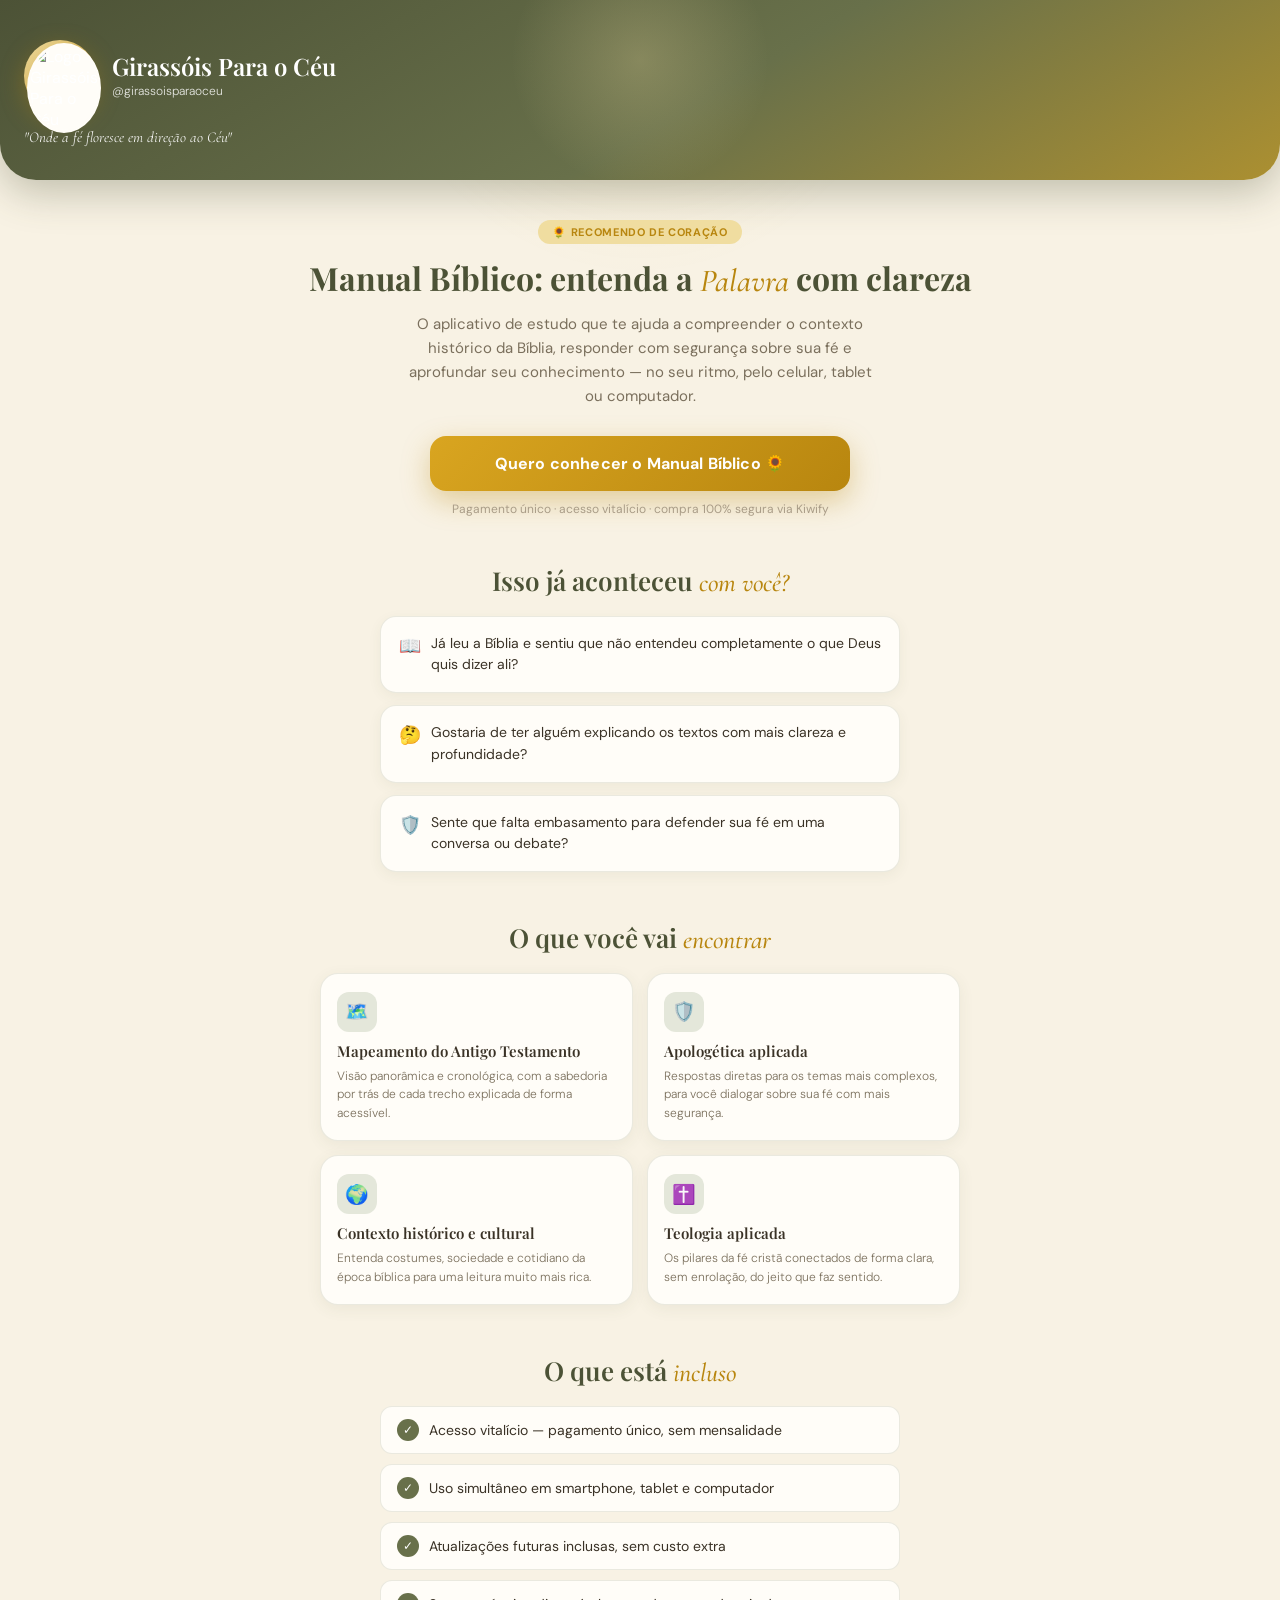
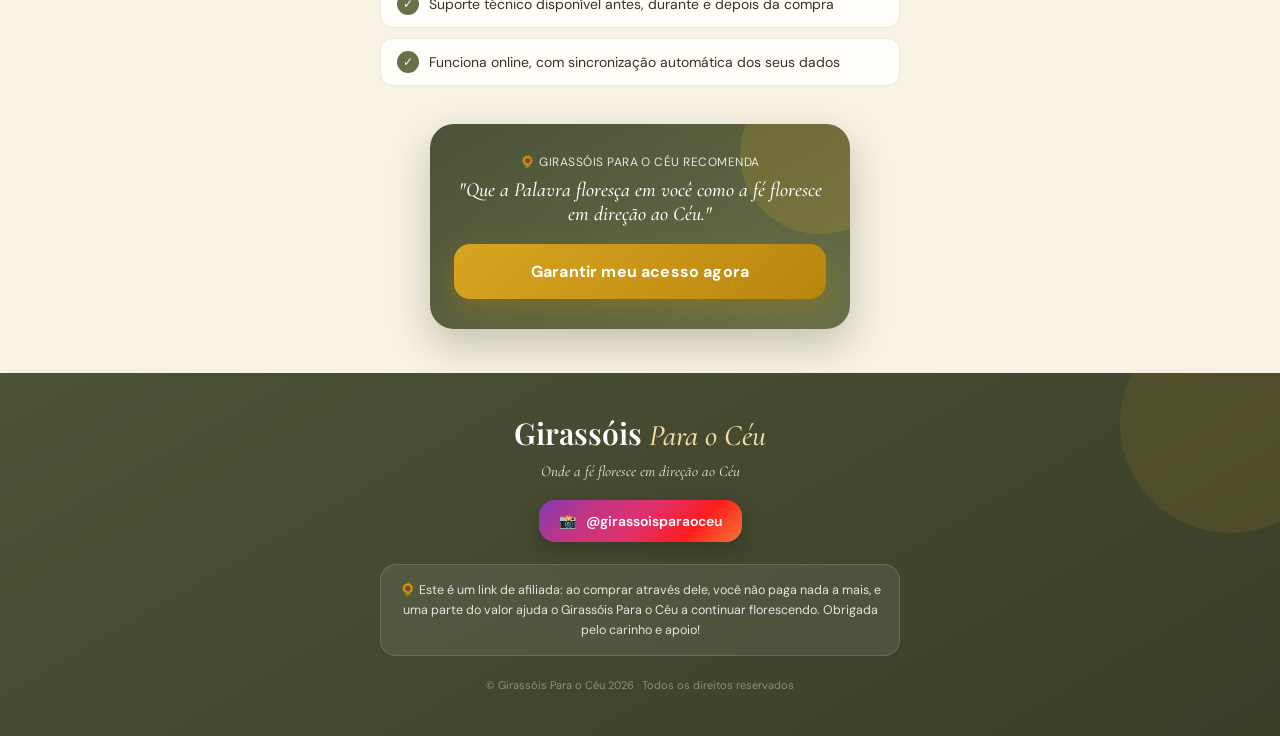
==== index.html @ 4e2b8ec5 "Create index.html" ====
<!DOCTYPE html>
<html lang="pt-BR">

<head>
  <meta charset="UTF-8" />
  <meta name="viewport" content="width=device-width, initial-scale=1.0" />
  <title>Manual Bíblico | Girassóis Para o Céu</title>

  <link rel="preconnect" href="https://fonts.googleapis.com">
  <link href="https://fonts.googleapis.com/css2?family=Playfair+Display:ital,wght@0,400;0,500;0,600;0,700;1,500&family=Cormorant+Garamond:ital,wght@0,300;0,400;0,600;1,400;1,500&family=DM+Sans:wght@300;400;500;600;700&display=swap" rel="stylesheet">

  <style>
    :root {
      --girassol:      #D9A520;
      --girassol-deep: #B8860F;
      --girassol-pale: #F0DDA0;
      --verde:         #68704A;
      --verde-deep:    #4C5236;
      --verde-pale:    #E4E7DA;
      --terra:         #745A42;
      --dourado:       #C5A35A;
      --creme:         #F8F2E4;
      --altar:         #FFFDF8;

      --card-bg:   var(--altar);
      --text-dark: #3A3226;
      --text-mid:  #7A6F5C;
      --text-light:#A99C87;
      --border:    rgba(104,112,74,0.14);
    }

    *, *::before, *::after { margin:0; padding:0; box-sizing:border-box; }
    html { scroll-behavior: smooth; }

    body {
      background: var(--creme);
      color: var(--text-dark);
      font-family: 'DM Sans', sans-serif;
      overflow-x: hidden;
    }

    body::before {
      content:'';
      position: fixed; top:-140px; left:50%; transform: translateX(-50%);
      width:640px; height:420px;
      background: radial-gradient(ellipse at top, rgba(217,165,32,0.14) 0%, transparent 70%);
      pointer-events:none; z-index:0;
    }

    /* ─── HERO / PERFIL ─── */
    .hero {
      position: relative; overflow: hidden;
      padding: 40px 24px 34px;
      background: linear-gradient(150deg, var(--verde-deep) 0%, var(--verde) 55%, var(--girassol) 130%);
      border-bottom-left-radius: 36px; border-bottom-right-radius: 36px;
      box-shadow: 0 12px 40px rgba(76,82,54,0.32);
      color: white;
    }
    .hero-ray {
      position:absolute; top:-70px; left:50%; transform:translateX(-50%);
      width:260px; height:260px; border-radius:50%;
      background: radial-gradient(circle, rgba(240,221,160,0.25) 0%, transparent 70%);
      pointer-events:none;
    }
    .perfil { display:flex; align-items:center; gap:16px; position:relative; z-index:1; }
    .avatar-ring {
      width:72px; height:72px; border-radius:50%; padding:3px;
      background: linear-gradient(135deg, var(--girassol-pale), var(--girassol-deep));
      flex-shrink:0; box-shadow: 0 8px 24px rgba(184,134,15,0.4);
    }
    .avatar-ring img { width:100%; height:100%; border-radius:50%; object-fit:cover; border:3px solid var(--altar); background:var(--altar); }
    .perfil-info h1 { font-family:'Playfair Display', serif; font-size:24px; font-weight:600; line-height:1.1; }
    .perfil-info .handle { margin-top:4px; font-size:12px; opacity:.85; font-weight:300; }
    .bio-tag {
      margin-top:16px; font-family:'Cormorant Garamond', serif; font-style:italic;
      font-size:15px; opacity:.92; position:relative; z-index:1;
    }

    /* ─── PRODUTO HERO ─── */
    .product-hero {
      padding: 40px 24px 8px; text-align:center; position:relative; z-index:1;
    }
    .eyebrow {
      display:inline-flex; align-items:center; gap:6px;
      background: var(--girassol-pale); color: var(--girassol-deep);
      padding: 5px 14px; border-radius: 999px; font-size:11px; font-weight:700;
      letter-spacing: 0.06em; text-transform:uppercase;
    }
    .product-hero h2 {
      margin-top:16px; font-family:'Playfair Display', serif; font-weight:700;
      font-size:32px; line-height:1.15; color: var(--verde-deep);
    }
    .product-hero h2 em { font-family:'Cormorant Garamond', serif; font-style:italic; font-weight:500; color: var(--girassol-deep); }
    .product-hero p.sub {
      margin-top:12px; font-size:15px; color: var(--text-mid); line-height:1.6;
      max-width: 480px; margin-left:auto; margin-right:auto;
    }

    .cta-wrap { padding: 20px 24px 6px; text-align:center; }
    .cta-btn {
      display:inline-block; width:100%; max-width: 420px;
      background: linear-gradient(135deg, var(--girassol), var(--girassol-deep));
      color:white; text-decoration:none; font-weight:700; font-size:16px;
      padding: 17px 24px; border-radius:16px; letter-spacing:0.01em;
      box-shadow: 0 10px 28px rgba(184,134,15,0.35);
      transition: transform .18s, box-shadow .18s;
    }
    .cta-btn:hover { transform: translateY(-2px); box-shadow: 0 14px 34px rgba(184,134,15,0.42); }
    .cta-note { margin-top:10px; font-size:12px; color: var(--text-light); }

    /* ─── PERGUNTAS QUE O PRODUTO RESPONDE ─── */
    .section { padding: 40px 24px 8px; }
    .section-title {
      font-family:'Playfair Display', serif; font-size:26px; font-weight:600;
      color: var(--verde-deep); text-align:center; margin-bottom: 18px;
    }
    .section-title em { font-family:'Cormorant Garamond', serif; font-style:italic; font-weight:500; color: var(--girassol-deep); }

    .questions {
      display:flex; flex-direction:column; gap:12px; max-width:520px; margin:0 auto;
    }
    .question-card {
      background: var(--card-bg); border:1px solid var(--border); border-radius:16px;
      padding:16px 18px; font-size:14px; line-height:1.55; color: var(--text-dark);
      box-shadow: 0 4px 14px rgba(76,82,54,0.06);
      display:flex; gap:10px; align-items:flex-start;
    }
    .question-card .q-icon { font-size:18px; flex-shrink:0; }

    /* ─── FEATURES / CONTEÚDO ─── */
    .features {
      display:grid; grid-template-columns: repeat(2, 1fr); gap:14px;
      max-width: 640px; margin: 0 auto;
    }
    .feature-card {
      background: var(--card-bg); border:1px solid var(--border); border-radius:18px;
      padding:18px 16px; box-shadow: 0 4px 16px rgba(76,82,54,0.07);
    }
    .feature-card .f-icon {
      width:40px; height:40px; border-radius:12px; display:flex; align-items:center;
      justify-content:center; font-size:19px; margin-bottom:10px;
      background: var(--verde-pale);
    }
    .feature-card h3 {
      font-family:'Playfair Display', serif; font-size:15px; font-weight:600;
      color: var(--text-dark); margin-bottom:6px; line-height:1.25;
    }
    .feature-card p { font-size:12px; color: var(--text-mid); line-height:1.55; font-weight:300; }

    /* ─── INCLUSO ─── */
    .includes {
      max-width:520px; margin:0 auto; display:flex; flex-direction:column; gap:10px;
    }
    .include-item {
      display:flex; align-items:center; gap:10px; font-size:14px; color: var(--text-dark);
      background: var(--card-bg); border:1px solid var(--border); border-radius:12px; padding:12px 16px;
    }
    .include-item .check {
      color:white; background: var(--verde); width:22px; height:22px; border-radius:50%;
      display:flex; align-items:center; justify-content:center; font-size:12px; flex-shrink:0;
    }

    /* ─── PREÇO / CTA FINAL ─── */
    .price-box {
      max-width: 420px; margin: 30px auto 0; text-align:center;
      background: linear-gradient(150deg, var(--verde-deep), var(--verde));
      border-radius: 24px; padding: 30px 24px; color:white;
      box-shadow: 0 16px 40px rgba(76,82,54,0.3); position:relative; overflow:hidden;
    }
    .price-box::before {
      content:''; position:absolute; top:-50px; right:-50px; width:160px; height:160px;
      border-radius:50%; background: rgba(217,165,32,0.18);
    }
    .price-box .p-eyebrow { font-size:12px; opacity:.85; letter-spacing:0.04em; position:relative; }
    .price-box h3 {
      font-family:'Cormorant Garamond', serif; font-style:italic; font-weight:500;
      font-size:20px; margin-top:8px; position:relative;
    }
    .price-box .cta-btn { margin-top:18px; position:relative; }

    /* ─── FOOTER ─── */
    footer {
      margin-top: 44px;
      background: linear-gradient(150deg, var(--verde-deep) 0%, #3A3E28 100%);
      color: white; padding: 40px 24px 44px; text-align:center; position:relative; overflow:hidden;
    }
    footer::before {
      content:''; position:absolute; top:-60px; right:-60px; width:220px; height:220px;
      border-radius:50%; background: rgba(217,165,32,0.10);
    }
    footer h2 { font-family:'Playfair Display', serif; font-size:30px; font-weight:600; position:relative; }
    footer h2 em { font-family:'Cormorant Garamond', serif; font-style:italic; font-weight:500; color: var(--girassol-pale); }
    footer .footer-tagline { margin-top:8px; font-family:'Cormorant Garamond', serif; font-style:italic; font-size:15px; opacity:.88; position:relative; }

    .instagram-btn {
      margin-top:20px; display:inline-flex; align-items:center; gap:10px;
      background: linear-gradient(135deg, #833AB4, #C13584, #E1306C, #FD1D1D, #F77737);
      padding:12px 20px; border-radius:16px; text-decoration:none; color:white;
      font-weight:600; font-size:14px; box-shadow: 0 8px 22px rgba(0,0,0,0.2);
    }

    .affiliate-note {
      margin-top:22px; background: rgba(255,253,248,0.08); border:1px solid rgba(255,253,248,0.14);
      padding:15px 18px; border-radius:16px; font-size:12.5px; line-height:1.6;
      color: rgba(255,253,248,0.85); position:relative; max-width:520px; margin-left:auto; margin-right:auto;
    }
    .copyright { margin-top:22px; font-size:11px; color: rgba(255,253,248,0.4); position:relative; }

    @media (max-width: 380px) {
      .features { grid-template-columns: 1fr; }
    }
  </style>
</head>

<body>

  <!-- ── HERO / PERFIL ── -->
  <section class="hero">
    <div class="hero-ray"></div>
    <div class="perfil">
      <div class="avatar-ring">
        <img src="logo-girassois.png" alt="Logo Girassóis Para o Céu">
      </div>
      <div class="perfil-info">
        <h1>Girassóis Para o Céu</h1>
        <div class="handle">@girassoisparaoceu</div>
      </div>
    </div>
    <div class="bio-tag">"Onde a fé floresce em direção ao Céu"</div>
  </section>

  <!-- ── PRODUTO HERO ── -->
  <div class="product-hero">
    <span class="eyebrow">🌻 Recomendo de coração</span>
    <h2>Manual Bíblico: entenda a <em>Palavra</em> com clareza</h2>
    <p class="sub">
      O aplicativo de estudo que te ajuda a compreender o contexto histórico da Bíblia,
      responder com segurança sobre sua fé e aprofundar seu conhecimento — no seu ritmo,
      pelo celular, tablet ou computador.
    </p>
  </div>

  <div class="cta-wrap">
    <a class="cta-btn" href="https://pay.kiwify.com.br/bBAoBrp?afid=KrnJhJnk" target="_blank">Quero conhecer o Manual Bíblico 🌻</a>
    <div class="cta-note">Pagamento único · acesso vitalício · compra 100% segura via Kiwify</div>
  </div>

  <!-- ── PERGUNTAS ── -->
  <div class="section">
    <div class="section-title">Isso já aconteceu <em>com você?</em></div>
    <div class="questions">
      <div class="question-card"><span class="q-icon">📖</span> Já leu a Bíblia e sentiu que não entendeu completamente o que Deus quis dizer ali?</div>
      <div class="question-card"><span class="q-icon">🤔</span> Gostaria de ter alguém explicando os textos com mais clareza e profundidade?</div>
      <div class="question-card"><span class="q-icon">🛡️</span> Sente que falta embasamento para defender sua fé em uma conversa ou debate?</div>
    </div>
  </div>

  <!-- ── O QUE O APP ENTREGA ── -->
  <div class="section">
    <div class="section-title">O que você vai <em>encontrar</em></div>
    <div class="features">
      <div class="feature-card">
        <div class="f-icon">🗺️</div>
        <h3>Mapeamento do Antigo Testamento</h3>
        <p>Visão panorâmica e cronológica, com a sabedoria por trás de cada trecho explicada de forma acessível.</p>
      </div>
      <div class="feature-card">
        <div class="f-icon">🛡️</div>
        <h3>Apologética aplicada</h3>
        <p>Respostas diretas para os temas mais complexos, para você dialogar sobre sua fé com mais segurança.</p>
      </div>
      <div class="feature-card">
        <div class="f-icon">🌍</div>
        <h3>Contexto histórico e cultural</h3>
        <p>Entenda costumes, sociedade e cotidiano da época bíblica para uma leitura muito mais rica.</p>
      </div>
      <div class="feature-card">
        <div class="f-icon">✝️</div>
        <h3>Teologia aplicada</h3>
        <p>Os pilares da fé cristã conectados de forma clara, sem enrolação, do jeito que faz sentido.</p>
      </div>
    </div>
  </div>

  <!-- ── O QUE ESTÁ INCLUSO ── -->
  <div class="section">
    <div class="section-title">O que está <em>incluso</em></div>
    <div class="includes">
      <div class="include-item"><span class="check">✓</span> Acesso vitalício — pagamento único, sem mensalidade</div>
      <div class="include-item"><span class="check">✓</span> Uso simultâneo em smartphone, tablet e computador</div>
      <div class="include-item"><span class="check">✓</span> Atualizações futuras inclusas, sem custo extra</div>
      <div class="include-item"><span class="check">✓</span> Suporte técnico disponível antes, durante e depois da compra</div>
      <div class="include-item"><span class="check">✓</span> Funciona online, com sincronização automática dos seus dados</div>
    </div>
  </div>

  <!-- ── PREÇO / CTA FINAL ── -->
  <div class="price-box">
    <div class="p-eyebrow">🌻 GIRASSÓIS PARA O CÉU RECOMENDA</div>
    <h3>"Que a Palavra floresça em você como a fé floresce em direção ao Céu."</h3>
    <a class="cta-btn" href="https://pay.kiwify.com.br/bBAoBrp?afid=KrnJhJnk" target="_blank">Garantir meu acesso agora</a>
  </div>

  <!-- ── FOOTER ── -->
  <footer>
    <h2>Girassóis <em>Para o Céu</em></h2>
    <p class="footer-tagline">Onde a fé floresce em direção ao Céu</p>

    <a class="instagram-btn" href="https://instagram.com/girassoisparaoceu" target="_blank">
      <span>📸</span> @girassoisparaoceu
    </a>

    <div class="affiliate-note">
      🌻 Este é um link de afiliada: ao comprar através dele, você não paga nada a mais,
      e uma parte do valor ajuda o Girassóis Para o Céu a continuar florescendo.
      Obrigada pelo carinho e apoio!
    </div>

    <div class="copyright">© Girassóis Para o Céu 2026 · Todos os direitos reservados</div>
  </footer>

</body>
</html>
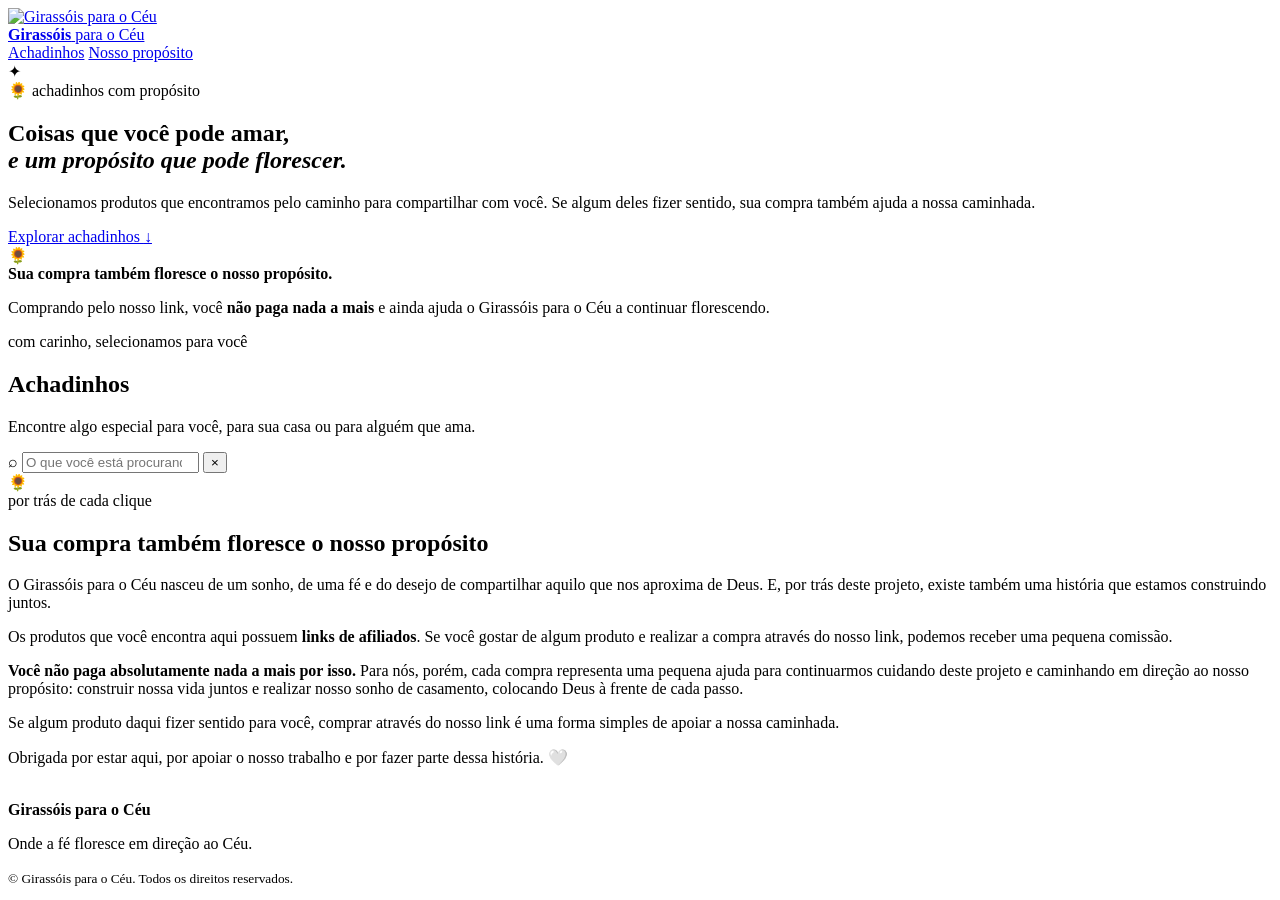
==== commit 7c921b1e: "Update index.html" ====
--- a/index.html
+++ b/index.html
@@ -1,323 +1,138 @@
 <!DOCTYPE html>
 <html lang="pt-BR">
-
 <head>
-  <meta charset="UTF-8" />
-  <meta name="viewport" content="width=device-width, initial-scale=1.0" />
-  <title>Manual Bíblico | Girassóis Para o Céu</title>
+  <meta charset="UTF-8">
+  <meta name="viewport" content="width=device-width, initial-scale=1.0">
+  <meta name="description" content="Achadinhos do Girassóis para o Céu — produtos que florescem com propósito.">
+  <title>Girassóis para o Céu | Achadinhos</title>
 
   <link rel="preconnect" href="https://fonts.googleapis.com">
-  <link href="https://fonts.googleapis.com/css2?family=Playfair+Display:ital,wght@0,400;0,500;0,600;0,700;1,500&family=Cormorant+Garamond:ital,wght@0,300;0,400;0,600;1,400;1,500&family=DM+Sans:wght@300;400;500;600;700&display=swap" rel="stylesheet">
+  <link rel="preconnect" href="https://fonts.gstatic.com" crossorigin>
+  <link href="https://fonts.googleapis.com/css2?family=Cormorant+Garamond:wght@400;500;600;700&family=DM+Sans:wght@400;500;600;700&family=Playfair+Display:wght@500;600;700&display=swap" rel="stylesheet">
 
-  <style>
-    :root {
-      --girassol:      #D9A520;
-      --girassol-deep: #B8860F;
-      --girassol-pale: #F0DDA0;
-      --verde:         #68704A;
-      --verde-deep:    #4C5236;
-      --verde-pale:    #E4E7DA;
-      --terra:         #745A42;
-      --dourado:       #C5A35A;
-      --creme:         #F8F2E4;
-      --altar:         #FFFDF8;
+  <link rel="stylesheet" href="style.css">
+</head>
+<body>
+  <header class="site-header">
+    <div class="header-inner">
+      <a class="brand" href="#" aria-label="Girassóis para o Céu - início">
+        <img src="imagens/logo-girassois.png" alt="Girassóis para o Céu">
+        <div class="brand-copy">
+          <strong>Girassóis</strong>
+          <span>para o Céu</span>
+        </div>
+      </a>
 
-      --card-bg:   var(--altar);
-      --text-dark: #3A3226;
-      --text-mid:  #7A6F5C;
-      --text-light:#A99C87;
-      --border:    rgba(104,112,74,0.14);
-    }
+      <nav class="main-nav" aria-label="Navegação principal">
+        <a href="#achadinhos">Achadinhos</a>
+        <a href="#sobre">Nosso propósito</a>
+      </nav>
+    </div>
+  </header>
 
-    *, *::before, *::after { margin:0; padding:0; box-sizing:border-box; }
-    html { scroll-behavior: smooth; }
+  <main>
+    <section class="hero">
+      <div class="hero-decoration hero-sun">✦</div>
+      <div class="hero-content">
+        <span class="eyebrow">🌻 achadinhos com propósito</span>
+        <h1>Coisas que você pode amar,<br><em>e um propósito que pode florescer.</em></h1>
+        <p>
+          Selecionamos produtos que encontramos pelo caminho para compartilhar
+          com você. Se algum deles fizer sentido, sua compra também ajuda a nossa caminhada.
+        </p>
 
-    body {
-      background: var(--creme);
-      color: var(--text-dark);
-      font-family: 'DM Sans', sans-serif;
-      overflow-x: hidden;
-    }
+        <a class="hero-button" href="#achadinhos">
+          Explorar achadinhos <span>↓</span>
+        </a>
+      </div>
+    </section>
 
-    body::before {
-      content:'';
-      position: fixed; top:-140px; left:50%; transform: translateX(-50%);
-      width:640px; height:420px;
-      background: radial-gradient(ellipse at top, rgba(217,165,32,0.14) 0%, transparent 70%);
-      pointer-events:none; z-index:0;
-    }
+    <section class="support-note" aria-label="Como sua compra ajuda">
+      <div class="note-icon">🌻</div>
+      <div>
+        <strong>Sua compra também floresce o nosso propósito.</strong>
+        <p>
+          Comprando pelo nosso link, você <b>não paga nada a mais</b> e ainda ajuda
+          o Girassóis para o Céu a continuar florescendo.
+        </p>
+      </div>
+    </section>
 
-    /* ─── HERO / PERFIL ─── */
-    .hero {
-      position: relative; overflow: hidden;
-      padding: 40px 24px 34px;
-      background: linear-gradient(150deg, var(--verde-deep) 0%, var(--verde) 55%, var(--girassol) 130%);
-      border-bottom-left-radius: 36px; border-bottom-right-radius: 36px;
-      box-shadow: 0 12px 40px rgba(76,82,54,0.32);
-      color: white;
-    }
-    .hero-ray {
-      position:absolute; top:-70px; left:50%; transform:translateX(-50%);
-      width:260px; height:260px; border-radius:50%;
-      background: radial-gradient(circle, rgba(240,221,160,0.25) 0%, transparent 70%);
-      pointer-events:none;
-    }
-    .perfil { display:flex; align-items:center; gap:16px; position:relative; z-index:1; }
-    .avatar-ring {
-      width:72px; height:72px; border-radius:50%; padding:3px;
-      background: linear-gradient(135deg, var(--girassol-pale), var(--girassol-deep));
-      flex-shrink:0; box-shadow: 0 8px 24px rgba(184,134,15,0.4);
-    }
-    .avatar-ring img { width:100%; height:100%; border-radius:50%; object-fit:cover; border:3px solid var(--altar); background:var(--altar); }
-    .perfil-info h1 { font-family:'Playfair Display', serif; font-size:24px; font-weight:600; line-height:1.1; }
-    .perfil-info .handle { margin-top:4px; font-size:12px; opacity:.85; font-weight:300; }
-    .bio-tag {
-      margin-top:16px; font-family:'Cormorant Garamond', serif; font-style:italic;
-      font-size:15px; opacity:.92; position:relative; z-index:1;
-    }
+    <section class="catalog" id="achadinhos">
+      <div class="section-heading">
+        <span class="section-kicker">com carinho, selecionamos para você</span>
+        <h2>Achadinhos</h2>
+        <p>Encontre algo especial para você, para sua casa ou para alguém que ama.</p>
+      </div>
 
-    /* ─── PRODUTO HERO ─── */
-    .product-hero {
-      padding: 40px 24px 8px; text-align:center; position:relative; z-index:1;
-    }
-    .eyebrow {
-      display:inline-flex; align-items:center; gap:6px;
-      background: var(--girassol-pale); color: var(--girassol-deep);
-      padding: 5px 14px; border-radius: 999px; font-size:11px; font-weight:700;
-      letter-spacing: 0.06em; text-transform:uppercase;
-    }
-    .product-hero h2 {
-      margin-top:16px; font-family:'Playfair Display', serif; font-weight:700;
-      font-size:32px; line-height:1.15; color: var(--verde-deep);
-    }
-    .product-hero h2 em { font-family:'Cormorant Garamond', serif; font-style:italic; font-weight:500; color: var(--girassol-deep); }
-    .product-hero p.sub {
-      margin-top:12px; font-size:15px; color: var(--text-mid); line-height:1.6;
-      max-width: 480px; margin-left:auto; margin-right:auto;
-    }
+      <div class="catalog-tools">
+        <label class="search-box">
+          <span aria-hidden="true">⌕</span>
+          <input id="searchInput" type="search" placeholder="O que você está procurando?" autocomplete="off">
+          <button id="clearSearch" type="button" aria-label="Limpar busca">×</button>
+        </label>
+        <div class="category-list" id="categoryList" aria-label="Categorias"></div>
+      </div>
 
-    .cta-wrap { padding: 20px 24px 6px; text-align:center; }
-    .cta-btn {
-      display:inline-block; width:100%; max-width: 420px;
-      background: linear-gradient(135deg, var(--girassol), var(--girassol-deep));
-      color:white; text-decoration:none; font-weight:700; font-size:16px;
-      padding: 17px 24px; border-radius:16px; letter-spacing:0.01em;
-      box-shadow: 0 10px 28px rgba(184,134,15,0.35);
-      transition: transform .18s, box-shadow .18s;
-    }
-    .cta-btn:hover { transform: translateY(-2px); box-shadow: 0 14px 34px rgba(184,134,15,0.42); }
-    .cta-note { margin-top:10px; font-size:12px; color: var(--text-light); }
+      <div class="results-meta">
+        <span id="resultsCount"></span>
+      </div>
 
-    /* ─── PERGUNTAS QUE O PRODUTO RESPONDE ─── */
-    .section { padding: 40px 24px 8px; }
-    .section-title {
-      font-family:'Playfair Display', serif; font-size:26px; font-weight:600;
-      color: var(--verde-deep); text-align:center; margin-bottom: 18px;
-    }
-    .section-title em { font-family:'Cormorant Garamond', serif; font-style:italic; font-weight:500; color: var(--girassol-deep); }
+      <div class="products-grid" id="productsGrid"></div>
 
-    .questions {
-      display:flex; flex-direction:column; gap:12px; max-width:520px; margin:0 auto;
-    }
-    .question-card {
-      background: var(--card-bg); border:1px solid var(--border); border-radius:16px;
-      padding:16px 18px; font-size:14px; line-height:1.55; color: var(--text-dark);
-      box-shadow: 0 4px 14px rgba(76,82,54,0.06);
-      display:flex; gap:10px; align-items:flex-start;
-    }
-    .question-card .q-icon { font-size:18px; flex-shrink:0; }
+      <div class="empty-state" id="emptyState" hidden>
+        <div class="empty-flower">🌻</div>
+        <h3>Nenhum achadinho encontrado</h3>
+        <p>Tente buscar por outro termo ou escolha uma categoria diferente.</p>
+        <button id="resetFilters" type="button">Limpar filtros</button>
+      </div>
+    </section>
 
-    /* ─── FEATURES / CONTEÚDO ─── */
-    .features {
-      display:grid; grid-template-columns: repeat(2, 1fr); gap:14px;
-      max-width: 640px; margin: 0 auto;
-    }
-    .feature-card {
-      background: var(--card-bg); border:1px solid var(--border); border-radius:18px;
-      padding:18px 16px; box-shadow: 0 4px 16px rgba(76,82,54,0.07);
-    }
-    .feature-card .f-icon {
-      width:40px; height:40px; border-radius:12px; display:flex; align-items:center;
-      justify-content:center; font-size:19px; margin-bottom:10px;
-      background: var(--verde-pale);
-    }
-    .feature-card h3 {
-      font-family:'Playfair Display', serif; font-size:15px; font-weight:600;
-      color: var(--text-dark); margin-bottom:6px; line-height:1.25;
-    }
-    .feature-card p { font-size:12px; color: var(--text-mid); line-height:1.55; font-weight:300; }
+    <section class="purpose" id="sobre">
+      <div class="purpose-inner">
+        <div class="purpose-flower">🌻</div>
+        <div>
+          <span class="section-kicker">por trás de cada clique</span>
+          <h2>Sua compra também floresce o nosso propósito</h2>
+          <p>
+            O Girassóis para o Céu nasceu de um sonho, de uma fé e do desejo de
+            compartilhar aquilo que nos aproxima de Deus. E, por trás deste projeto,
+            existe também uma história que estamos construindo juntos.
+          </p>
+          <p>
+            Os produtos que você encontra aqui possuem <strong>links de afiliados</strong>.
+            Se você gostar de algum produto e realizar a compra através do nosso link,
+            podemos receber uma pequena comissão.
+          </p>
+          <p>
+            <strong>Você não paga absolutamente nada a mais por isso.</strong>
+            Para nós, porém, cada compra representa uma pequena ajuda para continuarmos
+            cuidando deste projeto e caminhando em direção ao nosso propósito:
+            construir nossa vida juntos e realizar nosso sonho de casamento,
+            colocando Deus à frente de cada passo.
+          </p>
+          <p>
+            Se algum produto daqui fizer sentido para você, comprar através do nosso
+            link é uma forma simples de apoiar a nossa caminhada.
+          </p>
+          <p class="purpose-thanks">
+            Obrigada por estar aqui, por apoiar o nosso trabalho e por fazer parte dessa história. 🤍
+          </p>
+        </div>
+      </div>
+    </section>
+  </main>
 
-    /* ─── INCLUSO ─── */
-    .includes {
-      max-width:520px; margin:0 auto; display:flex; flex-direction:column; gap:10px;
-    }
-    .include-item {
-      display:flex; align-items:center; gap:10px; font-size:14px; color: var(--text-dark);
-      background: var(--card-bg); border:1px solid var(--border); border-radius:12px; padding:12px 16px;
-    }
-    .include-item .check {
-      color:white; background: var(--verde); width:22px; height:22px; border-radius:50%;
-      display:flex; align-items:center; justify-content:center; font-size:12px; flex-shrink:0;
-    }
-
-    /* ─── PREÇO / CTA FINAL ─── */
-    .price-box {
-      max-width: 420px; margin: 30px auto 0; text-align:center;
-      background: linear-gradient(150deg, var(--verde-deep), var(--verde));
-      border-radius: 24px; padding: 30px 24px; color:white;
-      box-shadow: 0 16px 40px rgba(76,82,54,0.3); position:relative; overflow:hidden;
-    }
-    .price-box::before {
-      content:''; position:absolute; top:-50px; right:-50px; width:160px; height:160px;
-      border-radius:50%; background: rgba(217,165,32,0.18);
-    }
-    .price-box .p-eyebrow { font-size:12px; opacity:.85; letter-spacing:0.04em; position:relative; }
-    .price-box h3 {
-      font-family:'Cormorant Garamond', serif; font-style:italic; font-weight:500;
-      font-size:20px; margin-top:8px; position:relative;
-    }
-    .price-box .cta-btn { margin-top:18px; position:relative; }
-
-    /* ─── FOOTER ─── */
-    footer {
-      margin-top: 44px;
-      background: linear-gradient(150deg, var(--verde-deep) 0%, #3A3E28 100%);
-      color: white; padding: 40px 24px 44px; text-align:center; position:relative; overflow:hidden;
-    }
-    footer::before {
-      content:''; position:absolute; top:-60px; right:-60px; width:220px; height:220px;
-      border-radius:50%; background: rgba(217,165,32,0.10);
-    }
-    footer h2 { font-family:'Playfair Display', serif; font-size:30px; font-weight:600; position:relative; }
-    footer h2 em { font-family:'Cormorant Garamond', serif; font-style:italic; font-weight:500; color: var(--girassol-pale); }
-    footer .footer-tagline { margin-top:8px; font-family:'Cormorant Garamond', serif; font-style:italic; font-size:15px; opacity:.88; position:relative; }
-
-    .instagram-btn {
-      margin-top:20px; display:inline-flex; align-items:center; gap:10px;
-      background: linear-gradient(135deg, #833AB4, #C13584, #E1306C, #FD1D1D, #F77737);
-      padding:12px 20px; border-radius:16px; text-decoration:none; color:white;
-      font-weight:600; font-size:14px; box-shadow: 0 8px 22px rgba(0,0,0,0.2);
-    }
-
-    .affiliate-note {
-      margin-top:22px; background: rgba(255,253,248,0.08); border:1px solid rgba(255,253,248,0.14);
-      padding:15px 18px; border-radius:16px; font-size:12.5px; line-height:1.6;
-      color: rgba(255,253,248,0.85); position:relative; max-width:520px; margin-left:auto; margin-right:auto;
-    }
-    .copyright { margin-top:22px; font-size:11px; color: rgba(255,253,248,0.4); position:relative; }
-
-    @media (max-width: 380px) {
-      .features { grid-template-columns: 1fr; }
-    }
-  </style>
-</head>
-
-<body>
-
-  <!-- ── HERO / PERFIL ── -->
-  <section class="hero">
-    <div class="hero-ray"></div>
-    <div class="perfil">
-      <div class="avatar-ring">
-        <img src="logo-girassois.png" alt="Logo Girassóis Para o Céu">
-      </div>
-      <div class="perfil-info">
-        <h1>Girassóis Para o Céu</h1>
-        <div class="handle">@girassoisparaoceu</div>
-      </div>
+  <footer class="site-footer">
+    <img src="imagens/logo-girassois.png" alt="" class="footer-logo">
+    <div>
+      <strong>Girassóis para o Céu</strong>
+      <p>Onde a fé floresce em direção ao Céu.</p>
+      <small>© <span id="year"></span> Girassóis para o Céu. Todos os direitos reservados.</small>
     </div>
-    <div class="bio-tag">"Onde a fé floresce em direção ao Céu"</div>
-  </section>
-
-  <!-- ── PRODUTO HERO ── -->
-  <div class="product-hero">
-    <span class="eyebrow">🌻 Recomendo de coração</span>
-    <h2>Manual Bíblico: entenda a <em>Palavra</em> com clareza</h2>
-    <p class="sub">
-      O aplicativo de estudo que te ajuda a compreender o contexto histórico da Bíblia,
-      responder com segurança sobre sua fé e aprofundar seu conhecimento — no seu ritmo,
-      pelo celular, tablet ou computador.
-    </p>
-  </div>
-
-  <div class="cta-wrap">
-    <a class="cta-btn" href="https://pay.kiwify.com.br/bBAoBrp?afid=KrnJhJnk" target="_blank">Quero conhecer o Manual Bíblico 🌻</a>
-    <div class="cta-note">Pagamento único · acesso vitalício · compra 100% segura via Kiwify</div>
-  </div>
-
-  <!-- ── PERGUNTAS ── -->
-  <div class="section">
-    <div class="section-title">Isso já aconteceu <em>com você?</em></div>
-    <div class="questions">
-      <div class="question-card"><span class="q-icon">📖</span> Já leu a Bíblia e sentiu que não entendeu completamente o que Deus quis dizer ali?</div>
-      <div class="question-card"><span class="q-icon">🤔</span> Gostaria de ter alguém explicando os textos com mais clareza e profundidade?</div>
-      <div class="question-card"><span class="q-icon">🛡️</span> Sente que falta embasamento para defender sua fé em uma conversa ou debate?</div>
-    </div>
-  </div>
-
-  <!-- ── O QUE O APP ENTREGA ── -->
-  <div class="section">
-    <div class="section-title">O que você vai <em>encontrar</em></div>
-    <div class="features">
-      <div class="feature-card">
-        <div class="f-icon">🗺️</div>
-        <h3>Mapeamento do Antigo Testamento</h3>
-        <p>Visão panorâmica e cronológica, com a sabedoria por trás de cada trecho explicada de forma acessível.</p>
-      </div>
-      <div class="feature-card">
-        <div class="f-icon">🛡️</div>
-        <h3>Apologética aplicada</h3>
-        <p>Respostas diretas para os temas mais complexos, para você dialogar sobre sua fé com mais segurança.</p>
-      </div>
-      <div class="feature-card">
-        <div class="f-icon">🌍</div>
-        <h3>Contexto histórico e cultural</h3>
-        <p>Entenda costumes, sociedade e cotidiano da época bíblica para uma leitura muito mais rica.</p>
-      </div>
-      <div class="feature-card">
-        <div class="f-icon">✝️</div>
-        <h3>Teologia aplicada</h3>
-        <p>Os pilares da fé cristã conectados de forma clara, sem enrolação, do jeito que faz sentido.</p>
-      </div>
-    </div>
-  </div>
-
-  <!-- ── O QUE ESTÁ INCLUSO ── -->
-  <div class="section">
-    <div class="section-title">O que está <em>incluso</em></div>
-    <div class="includes">
-      <div class="include-item"><span class="check">✓</span> Acesso vitalício — pagamento único, sem mensalidade</div>
-      <div class="include-item"><span class="check">✓</span> Uso simultâneo em smartphone, tablet e computador</div>
-      <div class="include-item"><span class="check">✓</span> Atualizações futuras inclusas, sem custo extra</div>
-      <div class="include-item"><span class="check">✓</span> Suporte técnico disponível antes, durante e depois da compra</div>
-      <div class="include-item"><span class="check">✓</span> Funciona online, com sincronização automática dos seus dados</div>
-    </div>
-  </div>
-
-  <!-- ── PREÇO / CTA FINAL ── -->
-  <div class="price-box">
-    <div class="p-eyebrow">🌻 GIRASSÓIS PARA O CÉU RECOMENDA</div>
-    <h3>"Que a Palavra floresça em você como a fé floresce em direção ao Céu."</h3>
-    <a class="cta-btn" href="https://pay.kiwify.com.br/bBAoBrp?afid=KrnJhJnk" target="_blank">Garantir meu acesso agora</a>
-  </div>
-
-  <!-- ── FOOTER ── -->
-  <footer>
-    <h2>Girassóis <em>Para o Céu</em></h2>
-    <p class="footer-tagline">Onde a fé floresce em direção ao Céu</p>
-
-    <a class="instagram-btn" href="https://instagram.com/girassoisparaoceu" target="_blank">
-      <span>📸</span> @girassoisparaoceu
-    </a>
-
-    <div class="affiliate-note">
-      🌻 Este é um link de afiliada: ao comprar através dele, você não paga nada a mais,
-      e uma parte do valor ajuda o Girassóis Para o Céu a continuar florescendo.
-      Obrigada pelo carinho e apoio!
-    </div>
-
-    <div class="copyright">© Girassóis Para o Céu 2026 · Todos os direitos reservados</div>
   </footer>
 
+  <script src="produtos.js"></script>
+  <script src="script.js"></script>
 </body>
 </html>
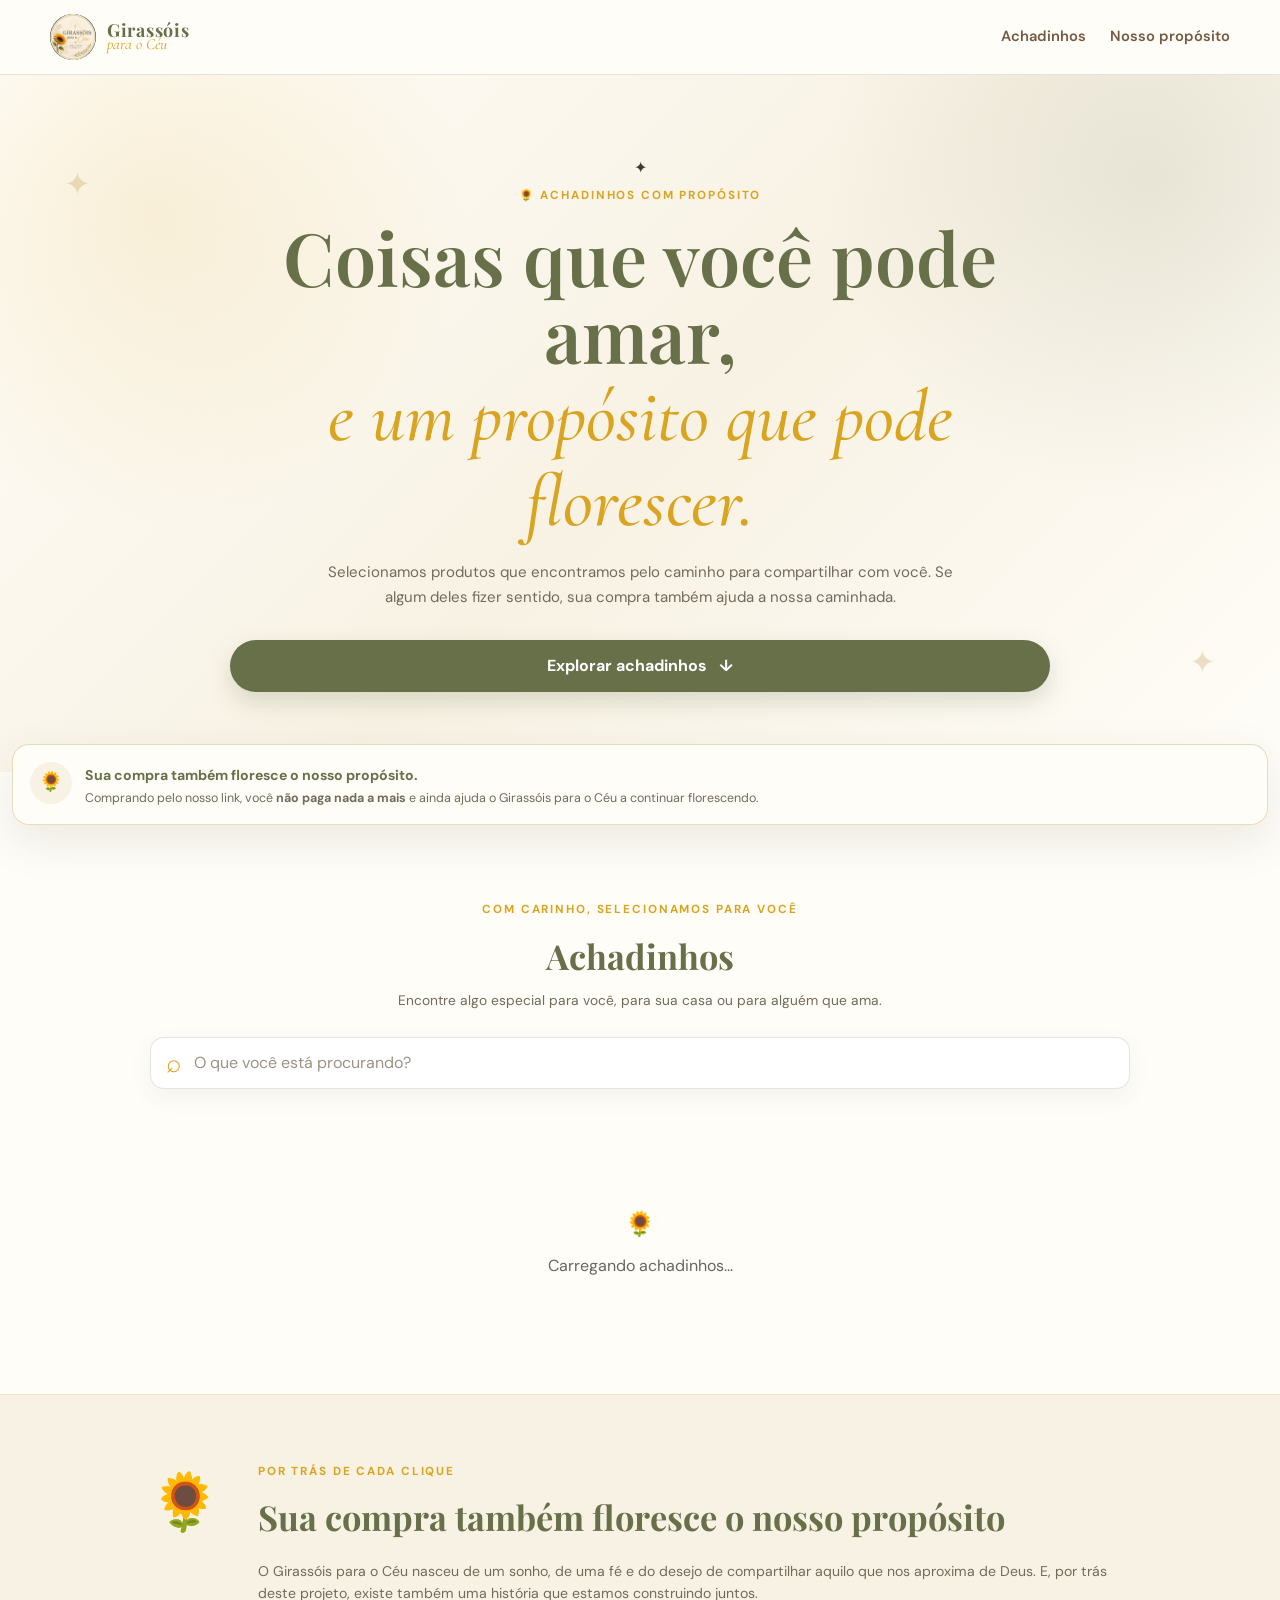
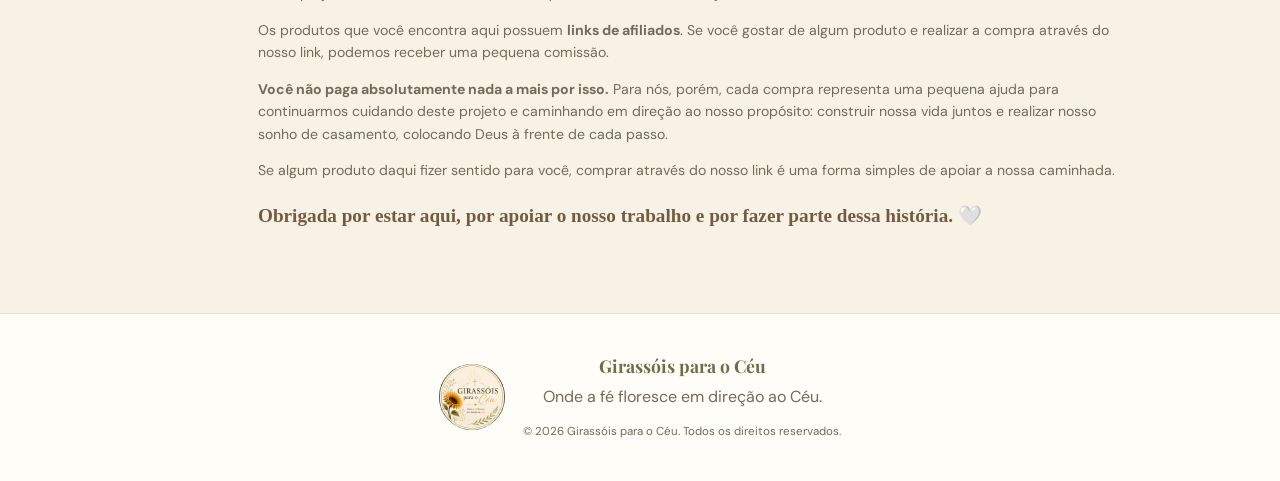
==== commit 7fb5629b: "Update index.html" ====
--- a/index.html
+++ b/index.html
@@ -78,7 +78,13 @@
         <span id="resultsCount"></span>
       </div>
 
-      <div class="products-grid" id="productsGrid"></div>
+      <!-- Adicionado um texto de carregamento inicial -->
+      <div class="products-grid" id="productsGrid">
+        <div id="loadingMessage" style="text-align: center; grid-column: 1 / -1; padding: 40px; color: #666;">
+          <span style="display: block; font-size: 24px; margin-bottom: 10px;">🌻</span>
+          Carregando achadinhos...
+        </div>
+      </div>
 
       <div class="empty-state" id="emptyState" hidden>
         <div class="empty-flower">🌻</div>
@@ -132,7 +138,7 @@
     </div>
   </footer>
 
-  <script src="produtos.js"></script>
+  <!-- Script produtos.js removido. Agora usamos apenas o script.js com a API -->
   <script src="script.js"></script>
 </body>
 </html>
--- a/style.css
+++ b/style.css
@@ -0,0 +1,1267 @@
+:root {
+  --girassol: #D9A520;
+  --girassol-claro: #E9BC4A;
+  --creme: #F8F2E4;
+  --verde: #68704A;
+  --terra: #745A42;
+  --dourado: #C5A35A;
+  --branco: #FFFDF8;
+  --texto: #3E3A2D;
+  --texto-suave: #716B5B;
+  --borda: rgba(116, 90, 66, .16);
+  --sombra: 0 16px 45px rgba(73, 60, 35, .10);
+}
+
+
+/* =========================================================
+   RESET
+   ========================================================= */
+
+* {
+  box-sizing: border-box;
+}
+
+html {
+  scroll-behavior: smooth;
+}
+
+body {
+  margin: 0;
+
+  color: var(--texto);
+  background: var(--branco);
+
+  font-family: "DM Sans", sans-serif;
+
+  line-height: 1.6;
+}
+
+a {
+  color: inherit;
+}
+
+
+/* =========================================================
+   CABEÇALHO
+   ========================================================= */
+
+.site-header {
+  position: sticky;
+
+  top: 0;
+
+  z-index: 20;
+
+  background:
+    rgba(255, 253, 248, .94);
+
+  backdrop-filter: blur(14px);
+
+  border-bottom:
+    1px solid var(--borda);
+}
+
+.header-inner {
+  width:
+    min(
+      100% - 24px,
+      1180px
+    );
+
+  margin: auto;
+
+  min-height: 64px;
+
+  display: flex;
+
+  align-items: center;
+
+  justify-content: space-between;
+
+  gap: 16px;
+}
+
+.brand {
+  display: flex;
+
+  align-items: center;
+
+  gap: 11px;
+
+  text-decoration: none;
+}
+
+.brand img {
+  width: 46px;
+  height: 46px;
+
+  object-fit: cover;
+
+  border-radius: 50%;
+}
+
+.brand-copy {
+  display: grid;
+
+  line-height: .95;
+}
+
+.brand-copy strong {
+  font-family:
+    "Playfair Display",
+    serif;
+
+  font-size: 1.12rem;
+
+  letter-spacing: .04em;
+
+  color: var(--verde);
+}
+
+.brand-copy span {
+  font-family:
+    "Cormorant Garamond",
+    serif;
+
+  font-size: .98rem;
+
+  color: var(--girassol);
+
+  font-style: italic;
+}
+
+.main-nav {
+  display: none;
+}
+
+.main-nav a {
+  text-decoration: none;
+
+  font-weight: 600;
+}
+
+.main-nav a:hover {
+  color: var(--girassol);
+}
+
+
+/* =========================================================
+   HERO
+   ========================================================= */
+
+.hero {
+  min-height: 500px;
+
+  display: grid;
+
+  place-items: center;
+
+  text-align: center;
+
+  padding: 64px 18px 72px;
+
+  position: relative;
+
+  overflow: hidden;
+
+  background:
+
+    radial-gradient(
+      circle at 12% 20%,
+      rgba(217, 165, 32, .13),
+      transparent 25%
+    ),
+
+    radial-gradient(
+      circle at 90% 15%,
+      rgba(104, 112, 74, .12),
+      transparent 25%
+    ),
+
+    linear-gradient(
+      135deg,
+      #fffdf8 0%,
+      var(--creme) 52%,
+      #fffdf8 100%
+    );
+}
+
+.hero::before,
+.hero::after {
+  content: "✦";
+
+  position: absolute;
+
+  color:
+    rgba(197, 163, 90, .32);
+
+  font-size: 2rem;
+}
+
+.hero::before {
+  left: 5%;
+  top: 12%;
+}
+
+.hero::after {
+  right: 5%;
+  bottom: 12%;
+}
+
+.hero-content {
+  max-width: 820px;
+
+  position: relative;
+
+  z-index: 1;
+}
+
+.eyebrow,
+.section-kicker {
+  color: var(--girassol);
+
+  text-transform: uppercase;
+
+  letter-spacing: .16em;
+
+  font-size: .73rem;
+
+  font-weight: 700;
+}
+
+.hero h1 {
+  margin: 12px 0 20px;
+
+  font-family:
+    "Playfair Display",
+    serif;
+
+  font-weight: 600;
+
+  font-size:
+    clamp(
+      2.25rem,
+      12vw,
+      3.25rem
+    );
+
+  line-height: 1.04;
+
+  color: var(--verde);
+}
+
+.hero h1 em {
+  color: var(--girassol);
+
+  font-family:
+    "Cormorant Garamond",
+    serif;
+
+  font-weight: 500;
+}
+
+.hero p {
+  max-width: 650px;
+
+  margin: 0 auto 30px;
+
+  color: var(--texto-suave);
+
+  font-size: .94rem;
+
+  line-height: 1.65;
+}
+
+.hero-button {
+  width: 100%;
+
+  display: inline-flex;
+
+  align-items: center;
+
+  justify-content: center;
+
+  gap: 12px;
+
+  min-height: 48px;
+
+  padding: 13px 22px;
+
+  border-radius: 999px;
+
+  color: #fff;
+
+  background: var(--verde);
+
+  text-decoration: none;
+
+  font-weight: 700;
+
+  box-shadow:
+    0 10px 25px
+    rgba(104, 112, 74, .22);
+
+  transition:
+    transform .2s,
+    box-shadow .2s;
+}
+
+.hero-button:hover {
+  transform:
+    translateY(-2px);
+
+  box-shadow:
+    0 14px 30px
+    rgba(104, 112, 74, .28);
+}
+
+
+/* =========================================================
+   AVISO DE APOIO
+   ========================================================= */
+
+.support-note {
+  width:
+    calc(100% - 24px);
+
+  margin:
+    -28px auto 0;
+
+  position: relative;
+
+  z-index: 5;
+
+  display: flex;
+
+  align-items: flex-start;
+
+  gap: 13px;
+
+  padding: 17px;
+
+  border:
+    1px solid
+    rgba(197, 163, 90, .38);
+
+  border-radius: 17px;
+
+  background:
+    rgba(255, 253, 248, .97);
+
+  box-shadow:
+    var(--sombra);
+}
+
+.note-icon {
+  width: 42px;
+  height: 42px;
+
+  flex:
+    0 0 42px;
+
+  display: grid;
+
+  place-items: center;
+
+  border-radius: 50%;
+
+  background: var(--creme);
+
+  font-size: 1.2rem;
+}
+
+.support-note strong {
+  color: var(--verde);
+
+  font-size: .88rem;
+}
+
+.support-note p {
+  margin:
+    2px 0 0;
+
+  color: var(--texto-suave);
+
+  font-size: .78rem;
+
+  line-height: 1.45;
+}
+
+
+/* =========================================================
+   CATÁLOGO
+   ========================================================= */
+
+.catalog {
+  width:
+    calc(100% - 24px);
+
+  margin:
+    70px auto 0;
+}
+
+.section-heading {
+  text-align: center;
+}
+
+.section-heading h2,
+.purpose h2 {
+  margin:
+    8px 0 5px;
+
+  color: var(--verde);
+
+  font-family:
+    "Playfair Display",
+    serif;
+
+  font-size: 2.15rem;
+}
+
+.section-heading p {
+  margin:
+    0 auto;
+
+  color: var(--texto-suave);
+
+  font-size: .86rem;
+}
+
+
+/* =========================================================
+   BUSCA
+   ========================================================= */
+
+.catalog-tools {
+  margin:
+    26px auto 20px;
+
+  display: grid;
+
+  gap: 12px;
+
+  max-width: 900px;
+}
+
+.search-box {
+  min-height: 52px;
+
+  display: flex;
+
+  align-items: center;
+
+  gap: 10px;
+
+  padding:
+    0 15px;
+
+  border:
+    1px solid
+    var(--borda);
+
+  border-radius: 14px;
+
+  background: #fff;
+
+  box-shadow:
+    0 8px 25px
+    rgba(73, 60, 35, .06);
+}
+
+.search-box > span {
+  font-size: 1.65rem;
+
+  color: var(--girassol);
+
+  line-height: 1;
+}
+
+.search-box input {
+  width: 100%;
+
+  border: 0;
+
+  outline: 0;
+
+  background: transparent;
+
+  color: var(--texto);
+
+  font: inherit;
+}
+
+.search-box input::placeholder {
+  color: #9A9486;
+}
+
+.search-box button {
+  border: 0;
+
+  background: transparent;
+
+  color: #9A9486;
+
+  font-size: 1.5rem;
+
+  cursor: pointer;
+
+  display: none;
+}
+
+
+/* =========================================================
+   CATEGORIAS
+   ========================================================= */
+
+.category-list {
+  display: flex;
+
+  justify-content: flex-start;
+
+  flex-wrap: nowrap;
+
+  overflow-x: auto;
+
+  gap: 8px;
+
+  padding:
+    2px 1px 7px;
+
+  scrollbar-width: none;
+}
+
+.category-list::-webkit-scrollbar {
+  display: none;
+}
+
+.category-button {
+  flex:
+    0 0 auto;
+
+  min-height: 38px;
+
+  border:
+    1px solid
+    var(--borda);
+
+  background:
+    var(--branco);
+
+  color:
+    var(--terra);
+
+  border-radius:
+    999px;
+
+  padding:
+    8px 13px;
+
+  cursor: pointer;
+
+  font:
+    600 .77rem
+    "DM Sans",
+    sans-serif;
+
+  transition: .2s;
+}
+
+.category-button:hover,
+.category-button.active {
+  background:
+    var(--verde);
+
+  color:
+    #fff;
+
+  border-color:
+    var(--verde);
+}
+
+
+/* =========================================================
+   RESULTADOS
+   ========================================================= */
+
+.results-meta {
+  min-height: 25px;
+
+  margin:
+    10px 2px;
+
+  color:
+    var(--texto-suave);
+
+  font-size: .76rem;
+}
+
+
+/* =========================================================
+   GRID DOS PRODUTOS
+   ========================================================= */
+
+.products-grid {
+  display: grid;
+
+  grid-template-columns:
+    repeat(
+      2,
+      minmax(0, 1fr)
+    );
+
+  gap: 12px;
+
+  /*
+  Garante que todos os itens da mesma linha
+  tenham a mesma altura.
+  */
+
+  align-items: stretch;
+}
+
+
+/* =========================================================
+   CARD DO PRODUTO
+   ========================================================= */
+
+.product-card {
+  overflow: hidden;
+
+  border:
+    1px solid
+    var(--borda);
+
+  border-radius: 15px;
+
+  background: #fff;
+
+  box-shadow:
+    0 8px 25px
+    rgba(73, 60, 35, .06);
+
+  transition:
+    transform .2s,
+    box-shadow .2s;
+
+  /*
+  IMPORTANTE:
+  transforma o card em flex-column.
+  */
+
+  display: flex;
+
+  flex-direction: column;
+
+  /*
+  Faz o card ocupar toda a altura
+  disponível na linha.
+  */
+
+  height: 100%;
+}
+
+.product-card:hover {
+  transform:
+    translateY(-4px);
+
+  box-shadow:
+    var(--sombra);
+}
+
+
+/* =========================================================
+   IMAGEM
+   ========================================================= */
+
+.product-image {
+  aspect-ratio: 1 / 1;
+
+  width: 100%;
+
+  object-fit: cover;
+
+  display: block;
+
+  background:
+    var(--creme);
+
+  /*
+  Impede a imagem de encolher
+  dentro do card.
+  */
+
+  flex-shrink: 0;
+}
+
+
+/* =========================================================
+   CONTEÚDO DO CARD
+   ========================================================= */
+
+.product-content {
+  padding: 11px;
+
+  /*
+  O conteúdo ocupa todo o espaço restante.
+  */
+
+  display: flex;
+
+  flex-direction: column;
+
+  flex: 1;
+}
+
+
+/* =========================================================
+   CATEGORIA
+   ========================================================= */
+
+.product-category {
+  color:
+    var(--girassol);
+
+  text-transform:
+    uppercase;
+
+  letter-spacing:
+    .1em;
+
+  font-size:
+    .57rem;
+
+  font-weight:
+    700;
+
+  /*
+  Impede a categoria de alterar
+  a estrutura do card.
+  */
+
+  flex-shrink: 0;
+}
+
+
+/* =========================================================
+   TÍTULO
+   ========================================================= */
+
+.product-title {
+  margin:
+    5px 0 4px;
+
+  color:
+    var(--verde);
+
+  font-family:
+    "Playfair Display",
+    serif;
+
+  font-size:
+    1.02rem;
+
+  line-height:
+    1.15;
+
+  /*
+  Limita o título a duas linhas.
+  */
+
+  display:
+    -webkit-box;
+
+  -webkit-line-clamp: 2;
+
+  -webkit-box-orient:
+    vertical;
+
+  overflow:
+    hidden;
+}
+
+
+/* =========================================================
+   DESCRIÇÃO
+   ========================================================= */
+
+.product-description {
+  /*
+  Altura mínima padronizada.
+  */
+
+  min-height: 39px;
+
+  margin:
+    0 0 11px;
+
+  color:
+    var(--texto-suave);
+
+  font-size:
+    .72rem;
+
+  line-height:
+    1.4;
+
+  /*
+  A descrição ocupa o espaço disponível.
+  Isso empurra o botão para baixo.
+  */
+
+  flex: 1;
+
+  /*
+  Limita a descrição a três linhas.
+  */
+
+  display:
+    -webkit-box;
+
+  -webkit-line-clamp: 3;
+
+  -webkit-box-orient:
+    vertical;
+
+  overflow:
+    hidden;
+}
+
+
+/* =========================================================
+   BOTÃO SHOPEE
+   ========================================================= */
+
+.product-link {
+  display: flex;
+
+  align-items: center;
+
+  justify-content: center;
+
+  gap: 8px;
+
+  /*
+  Altura fixa para TODOS os botões.
+  */
+
+  height: 40px;
+
+  min-height: 40px;
+
+  /*
+  Mantém o botão no final do card.
+  */
+
+  margin-top: auto;
+
+  /*
+  Impede o botão de encolher.
+  */
+
+  flex-shrink: 0;
+
+  border-radius: 10px;
+
+  background:
+    var(--girassol);
+
+  color:
+    #fff;
+
+  text-decoration:
+    none;
+
+  font-weight:
+    700;
+
+  font-size:
+    .72rem;
+
+  transition:
+    background .2s,
+    transform .2s;
+}
+
+.product-link:hover {
+  background:
+    #BD8E17;
+
+  transform:
+    translateY(-1px);
+}
+
+
+/* =========================================================
+   ESTADO SEM RESULTADOS
+   ========================================================= */
+
+.empty-state {
+  text-align: center;
+
+  padding:
+    60px 20px;
+
+  border:
+    1px dashed
+    var(--borda);
+
+  border-radius:
+    22px;
+
+  background:
+    var(--creme);
+}
+
+.empty-flower {
+  font-size:
+    2.5rem;
+}
+
+.empty-state h3 {
+  margin:
+    10px 0 4px;
+
+  color:
+    var(--verde);
+
+  font-family:
+    "Playfair Display",
+    serif;
+}
+
+.empty-state p {
+  color:
+    var(--texto-suave);
+}
+
+.empty-state button {
+  border:
+    0;
+
+  border-radius:
+    999px;
+
+  padding:
+    10px 17px;
+
+  background:
+    var(--verde);
+
+  color:
+    #fff;
+
+  cursor:
+    pointer;
+
+  font-weight:
+    700;
+}
+
+
+/* =========================================================
+   NOSSO PROPÓSITO
+   ========================================================= */
+
+.purpose {
+  margin-top:
+    75px;
+
+  padding:
+    62px 18px;
+
+  background:
+    var(--creme);
+
+  border-top:
+    1px solid
+    rgba(197, 163, 90, .18);
+
+  border-bottom:
+    1px solid
+    rgba(197, 163, 90, .18);
+}
+
+.purpose-inner {
+  width:
+    min(980px, 100%);
+
+  margin:
+    auto;
+
+  display:
+    grid;
+
+  grid-template-columns:
+    1fr;
+
+  text-align:
+    center;
+
+  gap:
+    8px;
+}
+
+.purpose-flower {
+  font-size:
+    2.8rem;
+}
+
+.purpose h2 {
+  font-size:
+    2.15rem;
+}
+
+.purpose p {
+  color:
+    var(--texto-suave);
+
+  font-size:
+    .88rem;
+}
+
+.purpose-thanks {
+  color:
+    var(--terra) !important;
+
+  font-family:
+    "Cormorant Garamond",
+    serif;
+
+  font-size:
+    1.2rem !important;
+
+  font-weight:
+    600;
+}
+
+
+/* =========================================================
+   RODAPÉ
+   ========================================================= */
+
+.site-footer {
+  width:
+    calc(100% - 24px);
+
+  margin:
+    auto;
+
+  padding:
+    38px 0;
+
+  display:
+    flex;
+
+  flex-direction:
+    column;
+
+  align-items:
+    center;
+
+  justify-content:
+    center;
+
+  gap:
+    18px;
+
+  text-align:
+    center;
+
+  color:
+    var(--texto-suave);
+}
+
+.footer-logo {
+  width:
+    66px;
+
+  height:
+    66px;
+
+  object-fit:
+    cover;
+
+  border-radius:
+    50%;
+}
+
+.site-footer strong {
+  color:
+    var(--verde);
+
+  font-family:
+    "Playfair Display",
+    serif;
+
+  font-size:
+    1.1rem;
+}
+
+.site-footer p {
+  margin:
+    3px 0 8px;
+}
+
+.site-footer small {
+  font-size:
+    .72rem;
+}
+
+
+/* =========================================================
+   TABLET
+   ========================================================= */
+
+@media (min-width: 700px) {
+
+  .header-inner {
+    min-height:
+      74px;
+  }
+
+  .main-nav {
+    display:
+      flex;
+
+    gap:
+      24px;
+
+    font-size:
+      .92rem;
+
+    color:
+      var(--terra);
+  }
+
+  .hero {
+    min-height:
+      540px;
+
+    padding:
+      80px 30px;
+  }
+
+  .hero h1 {
+    font-size:
+      clamp(
+        3rem,
+        6vw,
+        4.6rem
+      );
+  }
+
+  .catalog {
+    width:
+      min(
+        1100px,
+        calc(100% - 48px)
+      );
+  }
+
+  .products-grid {
+    grid-template-columns:
+      repeat(
+        3,
+        minmax(0, 1fr)
+      );
+
+    gap:
+      20px;
+  }
+
+  .purpose-inner {
+    grid-template-columns:
+      100px 1fr;
+
+    text-align:
+      left;
+  }
+
+  .purpose-flower {
+    font-size:
+      3.5rem;
+  }
+
+  .site-footer {
+    flex-direction:
+      row;
+  }
+}
+
+
+/* =========================================================
+   DESKTOP
+   ========================================================= */
+
+@media (min-width: 1000px) {
+
+  .products-grid {
+    grid-template-columns:
+      repeat(
+        4,
+        minmax(0, 1fr)
+      );
+
+    gap:
+      22px;
+  }
+
+  .hero {
+    min-height:
+      570px;
+  }
+
+  .catalog-tools {
+    max-width:
+      980px;
+  }
+}
+
+
+/* =========================================================
+   CELULARES MUITO PEQUENOS
+   ========================================================= */
+
+@media (max-width: 390px) {
+
+  .brand-copy span {
+    display:
+      none;
+  }
+
+  .hero h1 {
+    font-size:
+      2.15rem;
+  }
+
+  .products-grid {
+    gap:
+      10px;
+  }
+
+  .product-content {
+    padding:
+      10px;
+  }
+
+  .product-title {
+    font-size:
+      .96rem;
+  }
+
+  .product-description {
+    font-size:
+      .68rem;
+  }
+
+  .product-link {
+    font-size:
+      .68rem;
+
+    height:
+      40px;
+
+    min-height:
+      40px;
+  }
+}
